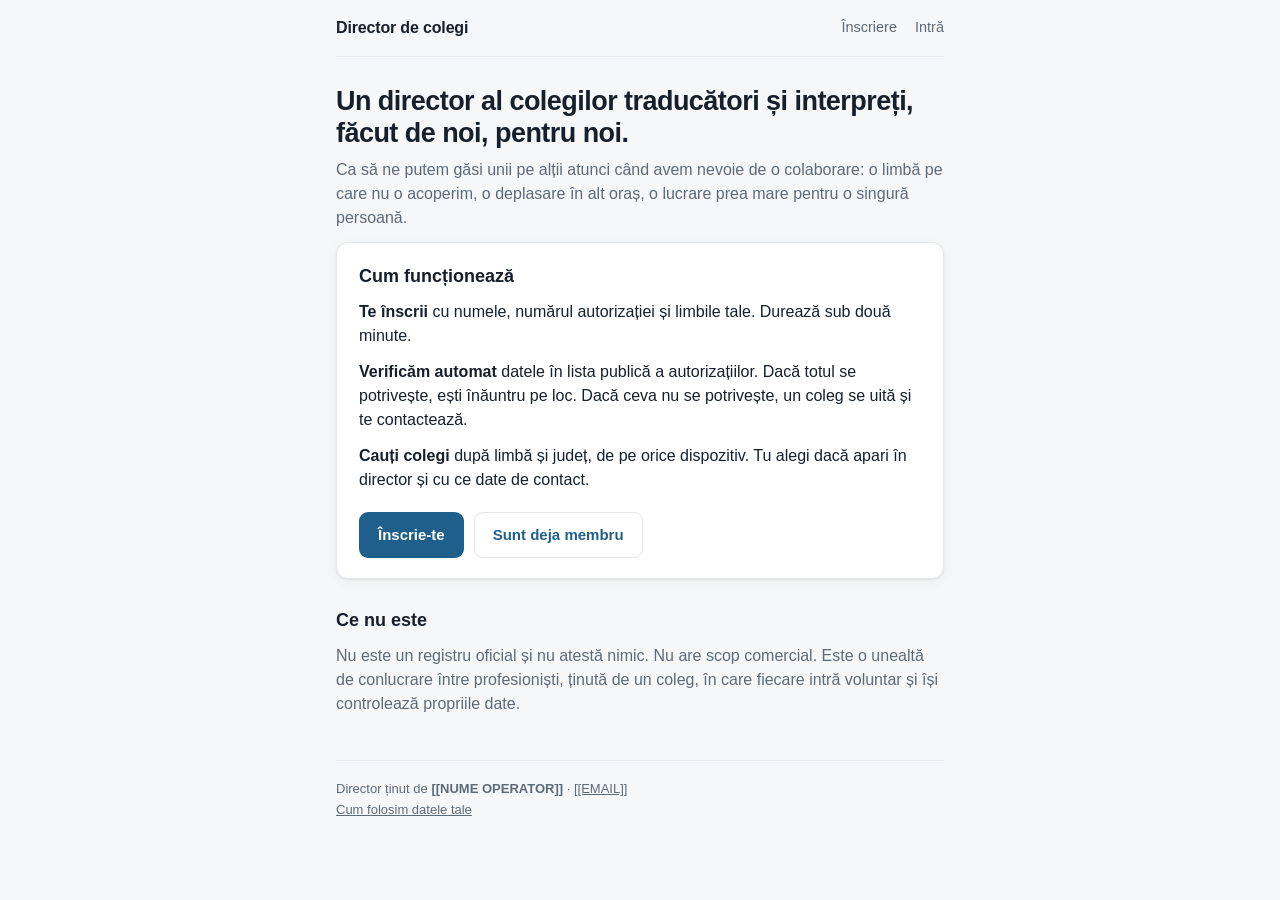
==== docs/index.html @ 9e5905f5 "Site-ul: prima pagina, inscriere, director, administrare, confidentialitate Co-Authored-By: Claude O" ====
<!doctype html>
<html lang="ro">
<head>
<meta charset="utf-8">
<meta name="viewport" content="width=device-width, initial-scale=1">
<title>Director de colegi</title>
<link rel="stylesheet" href="assets/style.css">
</head>
<body>
<div class="invelis ingust">

  <header class="bara">
    <a class="marca" href="index.html">Director de colegi</a>
    <nav>
      <a href="inscriere.html">Înscriere</a>
      <a href="director.html">Intră</a>
    </nav>
  </header>

  <h1>Un director al colegilor traducători și interpreți, făcut de noi, pentru noi.</h1>

  <p class="slab">Ca să ne putem găsi unii pe alții atunci când avem nevoie de o colaborare:
  o limbă pe care nu o acoperim, o deplasare în alt oraș, o lucrare prea mare pentru
  o singură persoană.</p>

  <div class="card">
    <h2 style="margin-top:0">Cum funcționează</h2>
    <p><strong>Te înscrii</strong> cu numele, numărul autorizației și limbile tale.
    Durează sub două minute.</p>
    <p><strong>Verificăm automat</strong> datele în lista publică a autorizațiilor.
    Dacă totul se potrivește, ești înăuntru pe loc. Dacă ceva nu se potrivește,
    un coleg se uită și te contactează.</p>
    <p><strong>Cauți colegi</strong> după limbă și județ, de pe orice dispozitiv.
    Tu alegi dacă apari în director și cu ce date de contact.</p>
    <div class="actiuni">
      <a class="btn" href="inscriere.html">Înscrie-te</a>
      <a class="btn secundar" href="director.html">Sunt deja membru</a>
    </div>
  </div>

  <h2>Ce nu este</h2>
  <p class="slab">Nu este un registru oficial și nu atestă nimic. Nu are scop comercial.
  Este o unealtă de conlucrare între profesioniști, ținută de un coleg, în care fiecare
  intră voluntar și își controlează propriile date.</p>

  <footer>
    Director ținut de <strong>[[NUME OPERATOR]]</strong> · <a href="mailto:[[EMAIL]]">[[EMAIL]]</a><br>
    <a href="confidentialitate.html">Cum folosim datele tale</a>
  </footer>

</div>
</body>
</html>
---- docs/assets/style.css ----
/* Stil comun pentru toate paginile. Fara framework. */

:root {
  --fundal:      #f6f7f9;
  --card:        #ffffff;
  --text:        #16202c;
  --text-slab:   #5c6b7a;
  --linie:       #e3e7ec;
  --accent:      #1f5f8b;
  --accent-hov:  #184b6e;
  --accent-slab: #e8f1f7;
  --ok:          #1a7f4b;
  --ok-slab:     #e6f4ec;
  --atentie:     #a86a10;
  --atentie-slab:#fbf1df;
  --rau:         #b3261e;
  --rau-slab:    #fbe9e7;
  --umbra:       0 1px 2px rgba(16,32,48,.06), 0 4px 12px rgba(16,32,48,.05);
}

* { box-sizing: border-box; }

body {
  margin: 0;
  background: var(--fundal);
  color: var(--text);
  font: 16px/1.5 -apple-system, "Segoe UI", Roboto, "Helvetica Neue", Arial, sans-serif;
  -webkit-font-smoothing: antialiased;
}

.invelis { max-width: 1080px; margin: 0 auto; padding: 0 16px 64px; }
.ingust  { max-width: 640px; }

/* ------------------------------------------------------------------ antet */
.bara {
  display: flex; align-items: center; justify-content: space-between; gap: 16px;
  padding: 16px 0; border-bottom: 1px solid var(--linie); margin-bottom: 28px;
}
.bara a.marca { font-weight: 650; color: var(--text); text-decoration: none; letter-spacing: -.01em; }
.bara nav { display: flex; gap: 18px; font-size: 14.5px; }
.bara nav a { color: var(--text-slab); text-decoration: none; }
.bara nav a:hover, .bara nav a.activ { color: var(--accent); }

h1 { margin: 0 0 8px; font-size: 27px; font-weight: 650; letter-spacing: -.02em; line-height: 1.2; }
h2 { margin: 28px 0 10px; font-size: 18px; font-weight: 640; }
p  { margin: 0 0 12px; }
.slab { color: var(--text-slab); }
.mic  { font-size: 14px; }

/* ---------------------------------------------------------------- butoane */
.btn {
  display: inline-block; padding: 11px 18px; border-radius: 9px; border: 1px solid transparent;
  font: inherit; font-size: 15px; font-weight: 600; cursor: pointer; text-decoration: none;
  background: var(--accent); color: #fff; transition: background .15s;
}
.btn:hover { background: var(--accent-hov); }
.btn.secundar { background: var(--card); color: var(--accent); border-color: var(--linie); }
.btn.secundar:hover { background: var(--accent-slab); }
.btn.mic { padding: 7px 12px; font-size: 13.5px; }
.btn.ok  { background: var(--ok); }
.btn.rau { background: var(--rau); }
.btn[disabled] { opacity: .55; cursor: default; }
.actiuni { display: flex; gap: 10px; flex-wrap: wrap; margin-top: 20px; }

/* ------------------------------------------------------------------ carduri */
.card {
  background: var(--card); border: 1px solid var(--linie); border-radius: 12px;
  padding: 20px 22px; box-shadow: var(--umbra);
}
.card + .card { margin-top: 14px; }

/* ----------------------------------------------------------------- formular */
.camp { display: block; margin-bottom: 18px; }
.camp > span, .legenda {
  display: block; font-size: 13px; font-weight: 600; letter-spacing: .02em;
  color: var(--text); margin-bottom: 6px;
}
.camp .ajutor { display: block; font-size: 13px; color: var(--text-slab); font-weight: 400; margin: 4px 0 0; }
.camp .obl { color: var(--rau); font-weight: 600; }
input[type=text], input[type=email], input[type=tel], input[type=url], input[type=search], select, textarea {
  width: 100%; padding: 10px 12px; font: inherit; font-size: 16px; color: var(--text);
  background: var(--card); border: 1px solid var(--linie); border-radius: 8px; appearance: none;
}
input:focus, select:focus, textarea:focus {
  outline: 2px solid var(--accent); outline-offset: -1px; border-color: var(--accent);
}
select {
  background-image: url("data:image/svg+xml,%3Csvg xmlns='http://www.w3.org/2000/svg' width='12' height='8'%3E%3Cpath d='M1 1l5 5 5-5' stroke='%235c6b7a' stroke-width='1.6' fill='none' stroke-linecap='round'/%3E%3C/svg%3E");
  background-repeat: no-repeat; background-position: right 11px center; padding-right: 30px;
}
.sectiune { margin: 30px 0 14px; padding-top: 22px; border-top: 1px solid var(--linie); }
.sectiune h2 { margin: 0 0 4px; }
.sectiune p  { margin: 0; }

.bife { display: grid; grid-template-columns: repeat(auto-fill, minmax(160px, 1fr)); gap: 6px 14px; }
.bife label, .radio label {
  display: flex; align-items: flex-start; gap: 9px; font-size: 15px; cursor: pointer;
  padding: 5px 0; font-weight: 400;
}
.bife input, .radio input, .acord input { width: 18px; height: 18px; margin: 2px 0 0; flex: none; accent-color: var(--accent); }
.radio label { padding: 8px 0; }
.acord { display: flex; gap: 10px; align-items: flex-start; cursor: pointer; font-weight: 400; }

/* ------------------------------------------------------------------ mesaje */
.mesaj { padding: 14px 16px; border-radius: 10px; margin: 16px 0; border: 1px solid transparent; }
.mesaj.ok      { background: var(--ok-slab);      border-color: #bfe3cf; }
.mesaj.atentie { background: var(--atentie-slab); border-color: #efd7ad; }
.mesaj.rau     { background: var(--rau-slab);     border-color: #f2c4bf; }
.mesaj.info    { background: var(--accent-slab);  border-color: #c9dcea; }
.mesaj strong  { display: block; margin-bottom: 4px; }
.mesaj[hidden] { display: none; }

/* -------------------------------------------------------------- director */
.filtre {
  position: sticky; top: 0; z-index: 10; background: var(--fundal);
  padding: 12px 0 14px; border-bottom: 1px solid var(--linie); margin-bottom: 20px;
}
.filtre .randuri { display: grid; grid-template-columns: 1fr 1fr 1.4fr; gap: 10px; }
.filtre .randuri .camp { margin: 0; }
.filtre .randuri .camp > span { font-size: 11.5px; text-transform: uppercase; letter-spacing: .04em; color: var(--text-slab); }
.bara-jos { display: flex; align-items: center; justify-content: space-between; gap: 12px; margin-top: 11px; flex-wrap: wrap; }
.numar { font-size: 14px; color: var(--text-slab); }
.numar b { color: var(--text); font-weight: 650; }
.reset { background: none; border: 0; padding: 0; font: inherit; font-size: 14px; color: var(--accent); cursor: pointer; text-decoration: underline; text-underline-offset: 2px; }
.reset[hidden] { display: none; }

.rezultate { display: grid; grid-template-columns: repeat(auto-fill, minmax(300px, 1fr)); gap: 14px; }
.fisa { background: var(--card); border: 1px solid var(--linie); border-radius: 12px; padding: 16px 17px 15px; box-shadow: var(--umbra); }
.fisa .nume  { margin: 0 0 3px; font-size: 17px; font-weight: 640; letter-spacing: -.01em; }
.fisa .limbi { margin: 0 0 9px; font-size: 14.5px; color: var(--accent); font-weight: 550; }
.fisa .loc   { margin: 0 0 4px; font-size: 14px; color: var(--text-slab); }
.fisa .firma { margin: 0 0 4px; font-size: 14px; font-weight: 550; }
.fisa .membru{ margin: 0 0 12px; font-size: 12.5px; color: var(--text-slab); }
.fisa .contact { border-top: 1px solid var(--linie); padding-top: 11px; display: flex; flex-direction: column; gap: 5px; font-size: 14px; }
.fisa .contact a { color: var(--accent); text-decoration: none; word-break: break-all; }
.fisa .contact a:hover { text-decoration: underline; }
.fisa .fara { color: var(--text-slab); font-size: 13.5px; font-style: italic; }
.gol { grid-column: 1 / -1; text-align: center; padding: 56px 20px; color: var(--text-slab); }
.gol strong { display: block; color: var(--text); font-size: 17px; margin-bottom: 6px; }

/* ------------------------------------------------------------------- admin */
.file { display: flex; gap: 6px; border-bottom: 1px solid var(--linie); margin-bottom: 18px; }
.file button {
  background: none; border: 0; border-bottom: 2px solid transparent; padding: 10px 14px;
  font: inherit; font-size: 15px; color: var(--text-slab); cursor: pointer; margin-bottom: -1px;
}
.file button.activ { color: var(--accent); border-bottom-color: var(--accent); font-weight: 600; }
table { width: 100%; border-collapse: collapse; font-size: 14px; background: var(--card); border: 1px solid var(--linie); border-radius: 10px; overflow: hidden; }
th, td { text-align: left; padding: 10px 12px; border-bottom: 1px solid var(--linie); vertical-align: top; }
th { font-size: 12px; text-transform: uppercase; letter-spacing: .04em; color: var(--text-slab); background: #fafbfc; }
tr:last-child td { border-bottom: 0; }
.eticheta { display: inline-block; padding: 2px 8px; border-radius: 20px; font-size: 12px; font-weight: 600; }
.eticheta.acceptat     { background: var(--ok-slab); color: var(--ok); }
.eticheta.de_verificat { background: var(--atentie-slab); color: var(--atentie); }
.eticheta.respins      { background: var(--rau-slab); color: var(--rau); }
.eticheta.inactiv      { background: #eef0f3; color: var(--text-slab); }
.tabel-invelis { overflow-x: auto; }

footer { margin-top: 44px; padding-top: 18px; border-top: 1px solid var(--linie); font-size: 13px; color: var(--text-slab); line-height: 1.6; }
footer a { color: var(--text-slab); }

@media (max-width: 560px) {
  h1 { font-size: 22px; }
  .bara { flex-direction: column; align-items: flex-start; gap: 8px; }
  .filtre { position: static; padding-top: 0; }
  .filtre .randuri { grid-template-columns: 1fr 1fr; gap: 8px 10px; }
  .filtre .randuri .camp:nth-child(3) { grid-column: 1 / -1; }
  .rezultate { grid-template-columns: 1fr; }
  .bife { grid-template-columns: 1fr 1fr; }
}
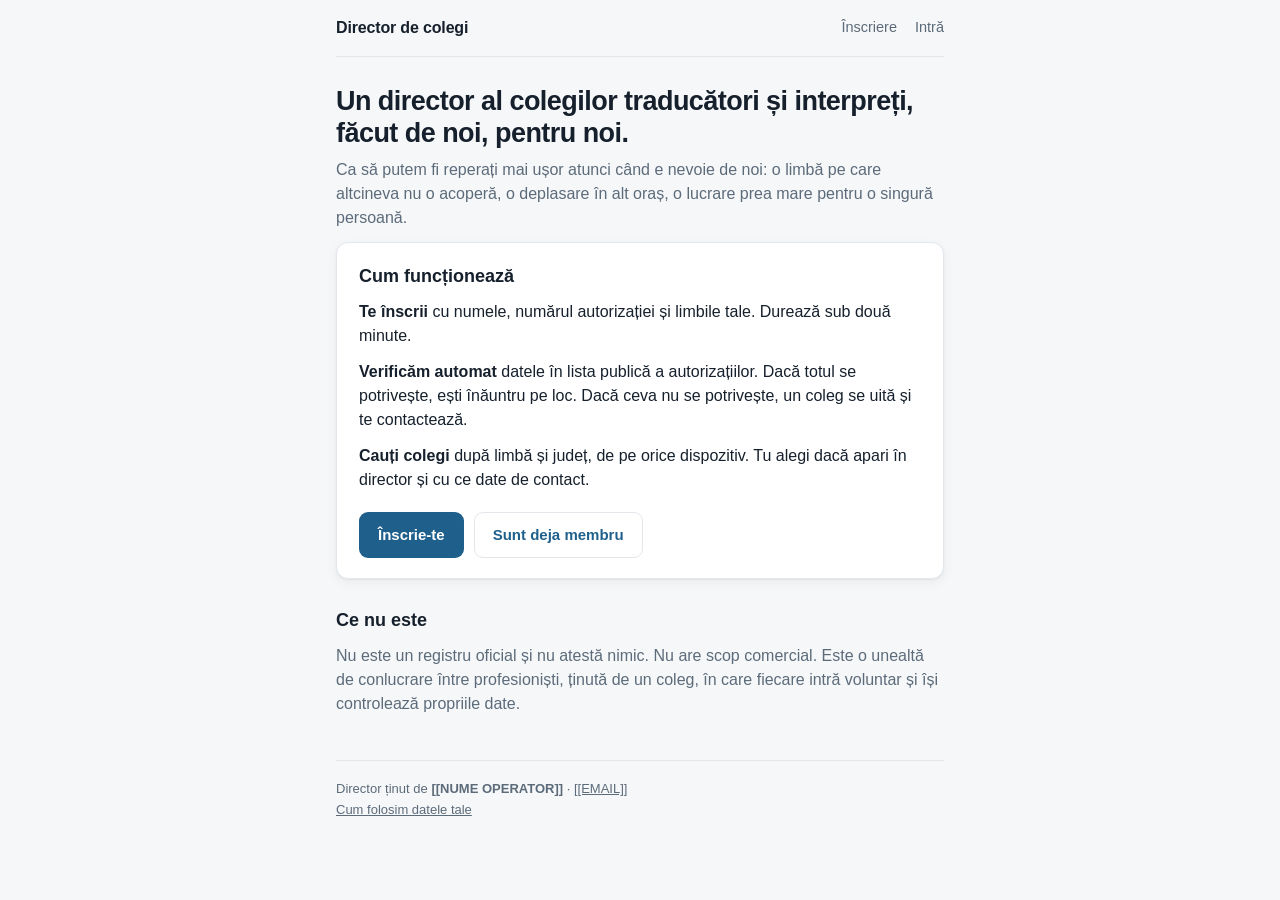
==== commit aaa2167e: "Text: formularea ceruta de clienta, 'ca sa putem fi reperati mai usor' Co-Authored-By: Claude Opus 5" ====
--- a/docs/index.html
+++ b/docs/index.html
@@ -19,8 +19,8 @@
 
   <h1>Un director al colegilor traducători și interpreți, făcut de noi, pentru noi.</h1>
 
-  <p class="slab">Ca să ne putem găsi unii pe alții atunci când avem nevoie de o colaborare:
-  o limbă pe care nu o acoperim, o deplasare în alt oraș, o lucrare prea mare pentru
+  <p class="slab">Ca să putem fi reperați mai ușor atunci când e nevoie de noi:
+  o limbă pe care altcineva nu o acoperă, o deplasare în alt oraș, o lucrare prea mare pentru
   o singură persoană.</p>
 
   <div class="card">
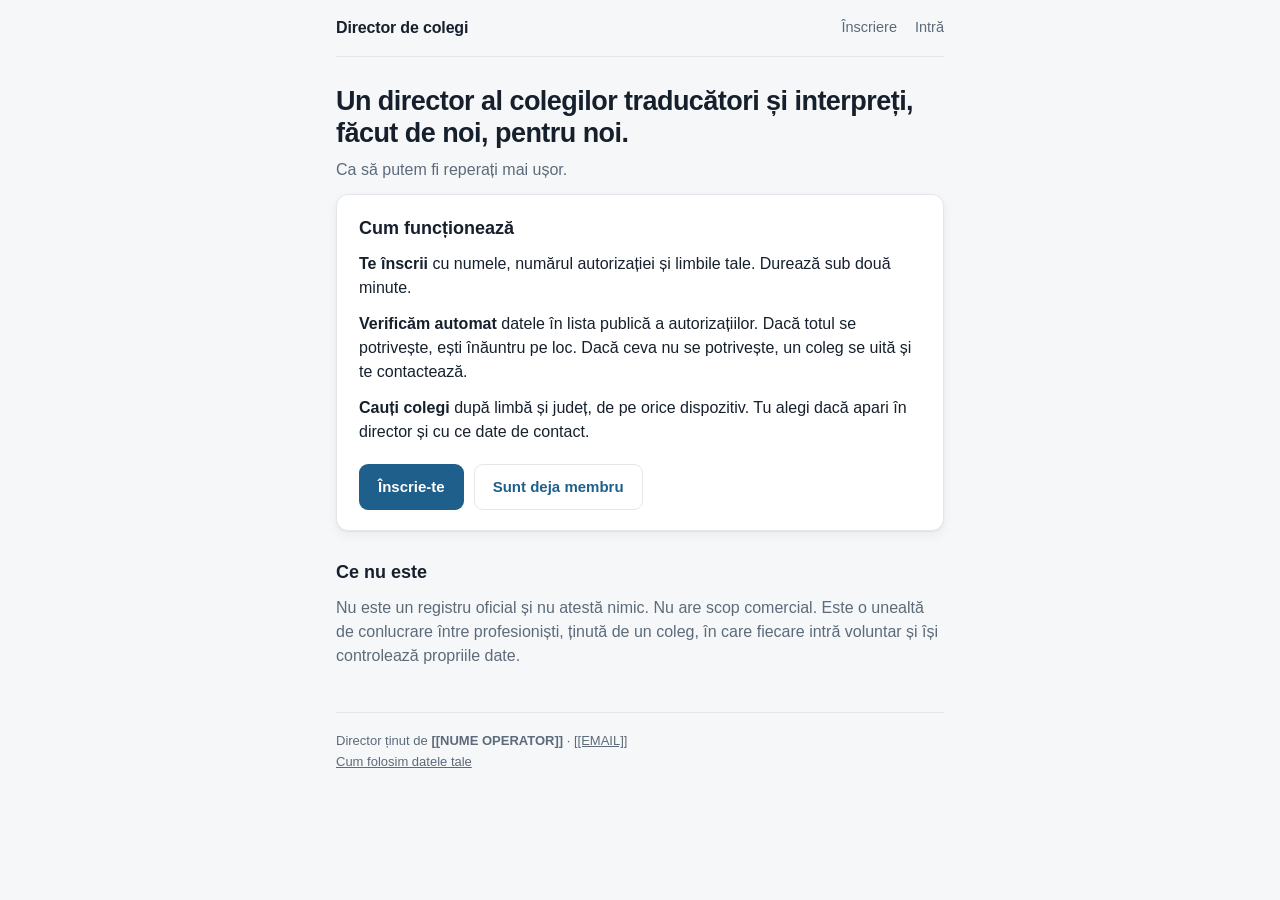
==== commit 9d019dab: "Text: exact fraza clientei, fara adaugiri Co-Authored-By: Claude Opus 5 <noreply@anthropic.com>" ====
--- a/docs/index.html
+++ b/docs/index.html
@@ -19,9 +19,7 @@
 
   <h1>Un director al colegilor traducători și interpreți, făcut de noi, pentru noi.</h1>
 
-  <p class="slab">Ca să putem fi reperați mai ușor atunci când e nevoie de noi:
-  o limbă pe care altcineva nu o acoperă, o deplasare în alt oraș, o lucrare prea mare pentru
-  o singură persoană.</p>
+  <p class="slab">Ca să putem fi reperați mai ușor.</p>
 
   <div class="card">
     <h2 style="margin-top:0">Cum funcționează</h2>
